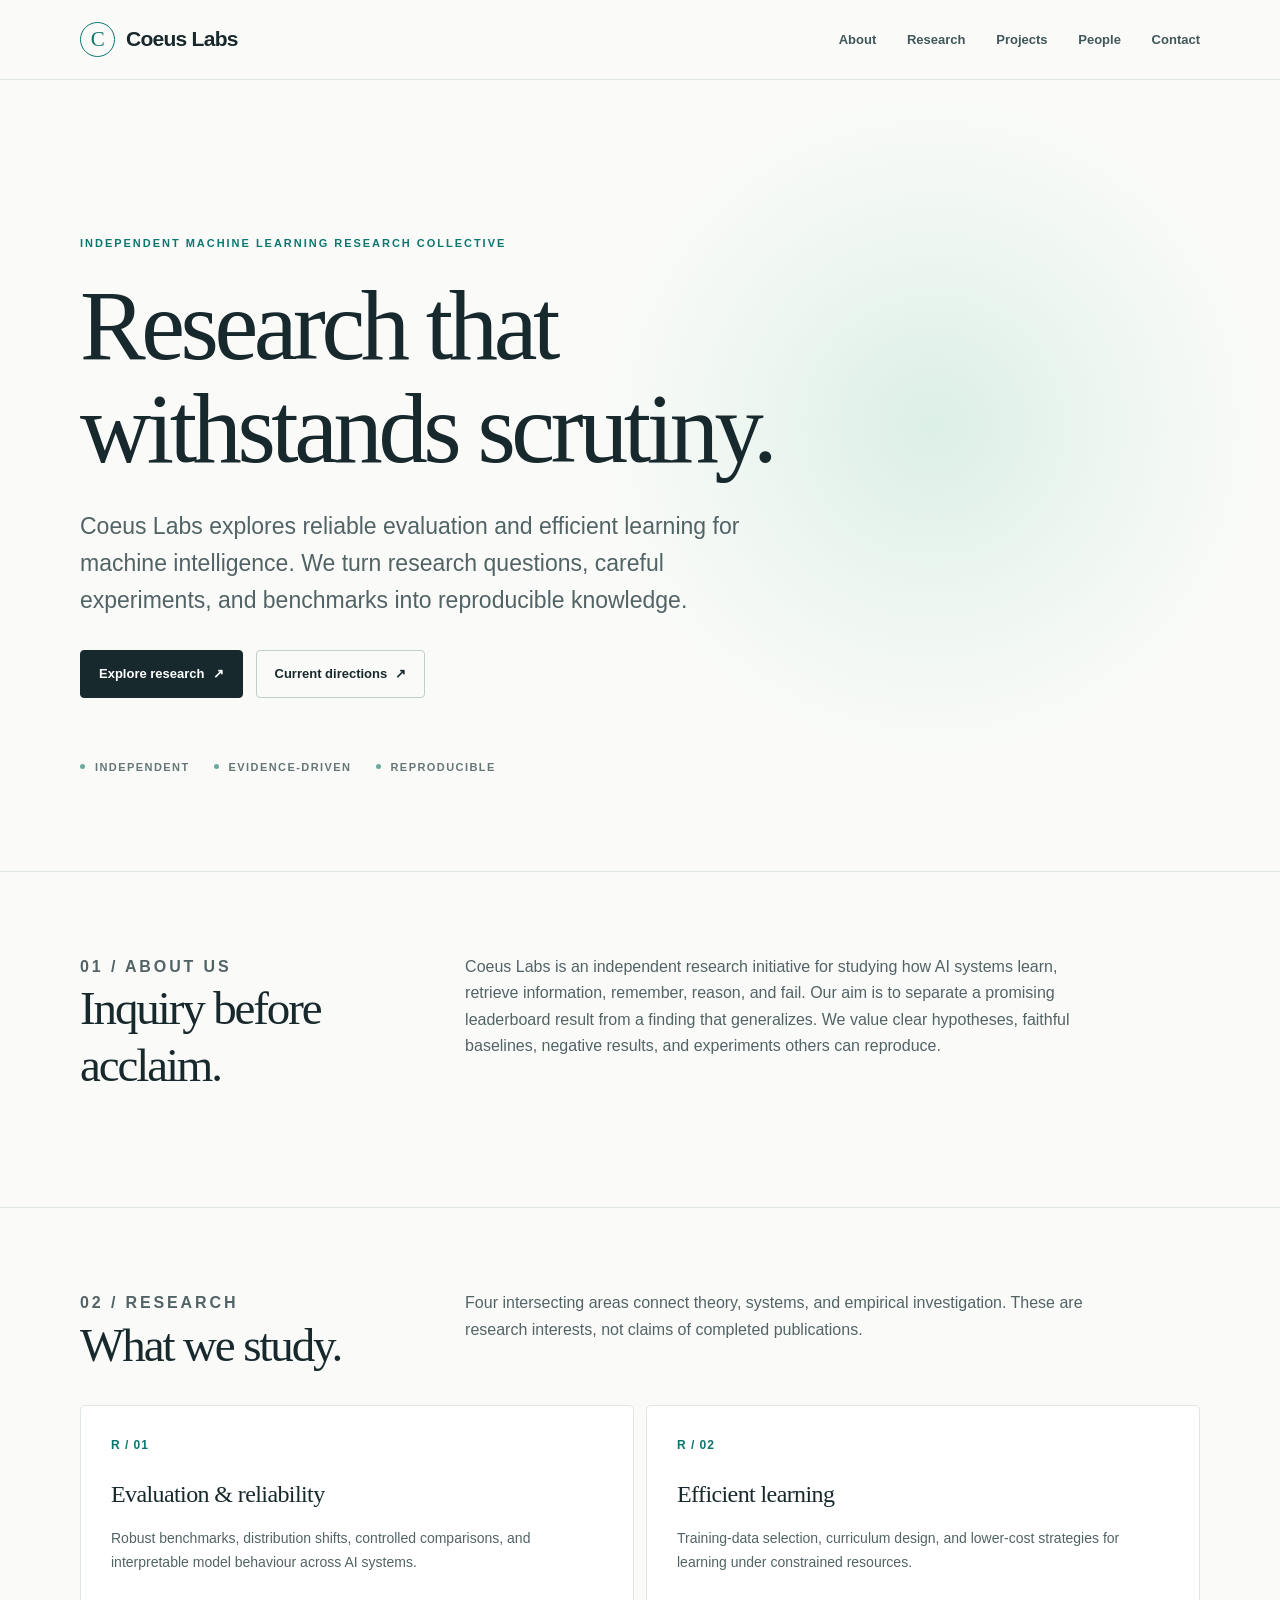
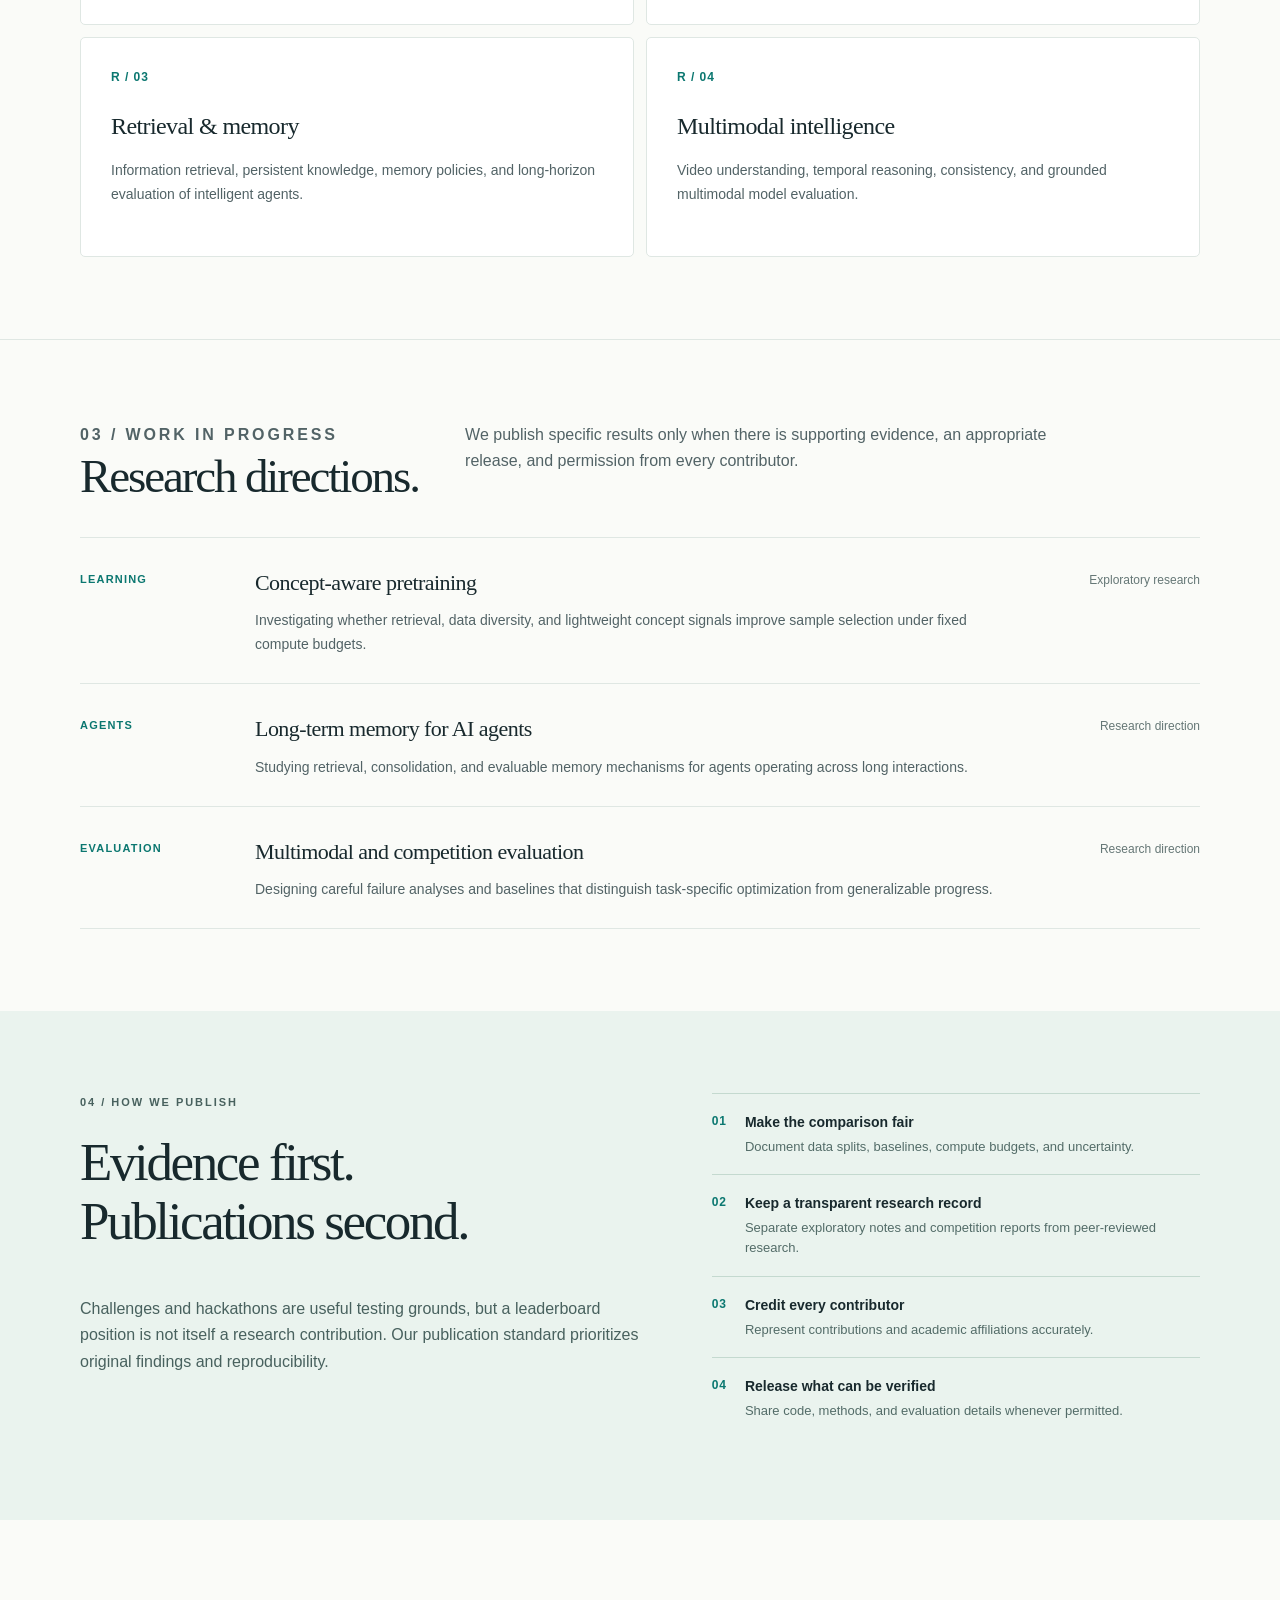
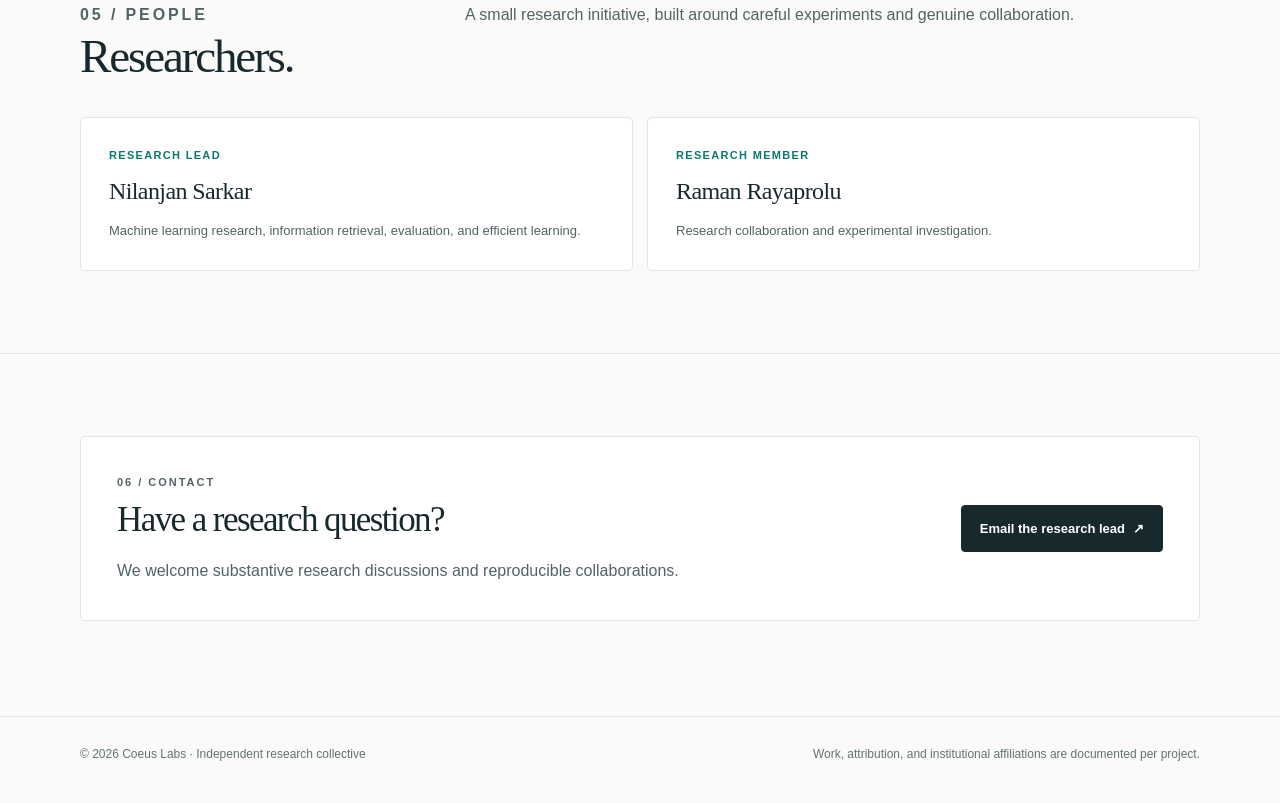
==== coeus-labs/index.html @ 2ded0988 "Add separate Coeus Labs page without changing KOIUS homepage" ====
<!doctype html>
<html lang="en">
<head>
  <meta charset="utf-8">
  <meta name="viewport" content="width=device-width, initial-scale=1">
  <meta name="color-scheme" content="light">
  <meta name="theme-color" content="#fafbf8">
  <meta name="description" content="Coeus Labs is an independent research collective exploring reliable evaluation, efficient learning, retrieval, memory, and multimodal AI.">
  <meta property="og:type" content="website">
  <meta property="og:title" content="Coeus Labs · Independent AI Research">
  <meta property="og:description" content="Research that withstands scrutiny. Independent research in reliable evaluation and efficient machine intelligence.">
  <meta property="og:url" content="https://koius-lab.github.io/coeus-labs/">
  <link rel="canonical" href="https://koius-lab.github.io/coeus-labs/">
  <title>Coeus Labs — Independent AI Research</title>
  <style>
    :root { --ink:#18292d; --muted:#526366; --soft:#fafbf8; --line:#dfe7e3; --accent:#0b7770; --accent-soft:#e9f5f0; --card:#fff; }
    * { box-sizing:border-box; }
    html { scroll-behavior:smooth; scroll-padding-top:6rem; }
    body { margin:0; background:var(--soft); color:var(--ink); font:16px/1.65 -apple-system,BlinkMacSystemFont,"Segoe UI",Arial,sans-serif; -webkit-font-smoothing:antialiased; }
    a { color:inherit; text-underline-offset:3px; }
    a:focus-visible { outline:3px solid #72c9bb; outline-offset:4px; }
    .skip { position:absolute; transform:translateY(-200%); left:12px; top:12px; z-index:50; background:#fff; padding:10px 14px; }
    .skip:focus { transform:none; }
    .container { width:min(1120px,calc(100% - 44px)); margin:0 auto; }
    header { position:sticky; top:0; z-index:10; background:rgba(250,251,248,.94); backdrop-filter:blur(12px); border-bottom:1px solid var(--line); }
    .nav { display:flex; align-items:center; justify-content:space-between; gap:18px; min-height:79px; }
    .brand { text-decoration:none; display:inline-flex; gap:11px; align-items:center; font-weight:750; font-size:21px; letter-spacing:-.035em; white-space:nowrap; }
    .mark { width:35px; height:35px; border:1.5px solid var(--accent); border-radius:50%; display:grid; place-items:center; font-family:Georgia,"Times New Roman",serif; font-size:21px; font-weight:500; color:var(--accent); line-height:1; }
    .navlinks { display:flex; gap:clamp(13px,2.4vw,32px); align-items:center; flex-wrap:wrap; }
    .navlinks a { font-size:13px; color:#41575a; text-decoration:none; font-weight:600; }
    .navlinks a:hover { color:var(--accent); }
    main { overflow:hidden; }
    .hero { padding:clamp(78px,12vw,156px) 0 95px; position:relative; }
    .hero:after { content:""; z-index:-1; position:absolute; top:0; right:-7%; width:min(59vw,690px); aspect-ratio:1; background:radial-gradient(circle,#dcefe7 0%,rgba(220,239,231,.35) 42%,transparent 69%); pointer-events:none; }
    .eyebrow { font-size:11px; font-weight:800; text-transform:uppercase; letter-spacing:.18em; color:var(--accent); margin:0 0 22px; }
    h1,h2,h3,p { margin-top:0; }
    h1,h2,.serif { font-family:Georgia,"Times New Roman",serif; font-weight:500; letter-spacing:-.045em; }
    h1 { max-width:900px; font-size:clamp(48px,7.7vw,100px); line-height:1.045; margin-bottom:28px; }
    .hero-lead { font-size:clamp(18px,2.05vw,23px); line-height:1.62; max-width:700px; color:var(--muted); margin-bottom:31px; }
    .actions { display:flex; align-items:center; flex-wrap:wrap; gap:13px; }
    .action { font-size:13px; font-weight:700; display:inline-flex; align-items:center; gap:8px; min-height:46px; padding:12px 18px; border-radius:4px; text-decoration:none; border:1px solid #bfcfca; }
    .action.primary { background:var(--ink); color:white; border-color:var(--ink); }
    .action:hover { border-color:var(--accent); }
    .hero-note { margin:60px 0 0; display:flex; flex-wrap:wrap; gap:24px; color:#647676; font-size:11px; text-transform:uppercase; font-weight:700; letter-spacing:.13em; }
    .hero-note span:before { content:""; display:inline-block; width:5px; height:5px; border-radius:50%; background:#6aa99c; margin:0 10px 2px 0; }
    section { padding:82px 0; }
    .section-head { display:grid; grid-template-columns:minmax(210px, .95fr) minmax(0,2fr); gap:36px; align-items:start; margin-bottom:32px; }
    .section-head h2 { font-size:clamp(30px,4vw,47px); line-height:1.2; margin-bottom:0; }
    .section-head p { max-width:630px; color:var(--muted); font-size:16px; margin-bottom:0; }
    .border-top { border-top:1px solid var(--line); }
    .research-grid { display:grid; grid-template-columns:repeat(2,minmax(0,1fr)); gap:12px; }
    .research-card { background:var(--card); border:1px solid var(--line); padding:30px; min-height:220px; border-radius:5px; transition:border-color .2s; }
    .research-card:hover { border-color:#97c5b4; }
    .number { font-size:12px; color:var(--accent); font-weight:700; font-variant-numeric:tabular-nums; display:block; margin-bottom:19px; letter-spacing:.08em; }
    h3 { font-family:Georgia,"Times New Roman",serif; font-size:24px; letter-spacing:-.025em; font-weight:500; margin-bottom:12px; }
    .research-card p, .project p, .people p { color:var(--muted); margin-bottom:0; font-size:14px; line-height:1.72; }
    .project-list { border-top:1px solid var(--line); }
    .project { display:grid; grid-template-columns:150px minmax(0,1fr) 175px; align-items:start; gap:25px; padding:27px 0; border-bottom:1px solid var(--line); }
    .project .label { color:var(--accent); font-size:11px; font-weight:750; text-transform:uppercase; letter-spacing:.11em; padding-top:5px; }
    .project h3 { margin-bottom:7px; font-size:22px; }
    .project .status { color:#657776; font-size:12px; text-align:right; padding-top:6px; }
    .principles { background:#eaf3ee; }
    .principles-layout { display:grid; grid-template-columns:1.15fr 1fr; gap:70px; }
    .principles h2 { font-size:clamp(34px,4.5vw,53px); line-height:1.12; }
    .principles p { color:#48615e; max-width:590px; }
    .principle { border-top:1px solid #c4d9cf; padding:17px 0; display:flex; gap:18px; align-items:flex-start; }
    .principle strong { display:block; font-size:14px; margin-bottom:3px; }
    .principle small { display:block; color:#536c68; font-size:13px; line-height:1.55; }
    .principle .number { margin:1px 0 0; }
    .people { display:grid; grid-template-columns:repeat(2,minmax(0,1fr)); gap:14px; }
    .person { border:1px solid var(--line); background:#fff; padding:28px; border-radius:5px; }
    .person small { display:block; text-transform:uppercase; font-size:11px; letter-spacing:.12em; color:var(--accent); margin-bottom:8px; font-weight:700; }
    .person h3 { margin-bottom:8px; }
    .person p { font-size:13px; }
    .contact { padding-bottom:95px; }
    .contact-box { display:flex; justify-content:space-between; gap:24px; align-items:center; padding:36px; border:1px solid var(--line); border-radius:5px; background:#fff; }
    .contact-box h2 { font-size:35px; margin-bottom:9px; }
    .contact-box p { color:var(--muted); margin:0; }
    footer { border-top:1px solid var(--line); padding:28px 0 38px; color:#617371; font-size:12px; }
    footer .container { display:flex; justify-content:space-between; gap:18px; flex-wrap:wrap; }
    footer a { color:var(--ink); }
    @media (max-width:750px) {
      .nav { align-items:flex-start; padding:14px 0; flex-direction:column; gap:11px; }
      .navlinks { gap:16px; }
      .hero { padding:78px 0 68px; }
      section { padding:62px 0; }
      .section-head,.principles-layout { grid-template-columns:1fr; gap:18px; }
      .research-grid,.people { grid-template-columns:1fr; }
      .project { grid-template-columns:1fr; gap:5px; }
      .project .status { text-align:left; padding:1px 0 0; }
      .research-card { min-height:unset; }
      .contact-box { align-items:flex-start; flex-direction:column; padding:26px; }
    }
    @media (prefers-reduced-motion:reduce) { html { scroll-behavior:auto; } .research-card { transition:none; } }
  </style>
</head>
<body>
  <a href="#main" class="skip">Skip to content</a>
  <header>
    <div class="container nav">
      <a class="brand" href="./" aria-label="Coeus Labs home"><span class="mark" aria-hidden="true">C</span><span>Coeus Labs</span></a>
      <nav class="navlinks" aria-label="Primary navigation">
        <a href="#about">About</a><a href="#research">Research</a><a href="#projects">Projects</a><a href="#people">People</a><a href="#contact">Contact</a>
      </nav>
    </div>
  </header>
  <main id="main">
    <div class="container">
      <div class="hero">
        <p class="eyebrow">Independent machine learning research collective</p>
        <h1>Research that<br>withstands scrutiny.</h1>
        <p class="hero-lead">Coeus Labs explores reliable evaluation and efficient learning for machine intelligence. We turn research questions, careful experiments, and benchmarks into reproducible knowledge.</p>
        <div class="actions">
          <a class="action primary" href="#research">Explore research <span aria-hidden="true">↗</span></a>
          <a class="action" href="#projects">Current directions <span aria-hidden="true">↗</span></a>
        </div>
        <div class="hero-note" aria-label="Our focus"><span>Independent</span><span>Evidence-driven</span><span>Reproducible</span></div>
      </div>
    </div>
    <section class="border-top" id="about">
      <div class="container section-head">
        <div><p class="eyebrow">01 / About us</p><h2>Inquiry before acclaim.</h2></div>
        <p>Coeus Labs is an independent research initiative for studying how AI systems learn, retrieve information, remember, reason, and fail. Our aim is to separate a promising leaderboard result from a finding that generalizes. We value clear hypotheses, faithful baselines, negative results, and experiments others can reproduce.</p>
      </div>
    </section>
    <section class="border-top" id="research">
      <div class="container">
        <div class="section-head">
          <div><p class="eyebrow">02 / Research</p><h2>What we study.</h2></div>
          <p>Four intersecting areas connect theory, systems, and empirical investigation. These are research interests, not claims of completed publications.</p>
        </div>
        <div class="research-grid">
          <article class="research-card"><span class="number">R / 01</span><h3>Evaluation &amp; reliability</h3><p>Robust benchmarks, distribution shifts, controlled comparisons, and interpretable model behaviour across AI systems.</p></article>
          <article class="research-card"><span class="number">R / 02</span><h3>Efficient learning</h3><p>Training-data selection, curriculum design, and lower-cost strategies for learning under constrained resources.</p></article>
          <article class="research-card"><span class="number">R / 03</span><h3>Retrieval &amp; memory</h3><p>Information retrieval, persistent knowledge, memory policies, and long-horizon evaluation of intelligent agents.</p></article>
          <article class="research-card"><span class="number">R / 04</span><h3>Multimodal intelligence</h3><p>Video understanding, temporal reasoning, consistency, and grounded multimodal model evaluation.</p></article>
        </div>
      </div>
    </section>
    <section class="border-top" id="projects">
      <div class="container">
        <div class="section-head">
          <div><p class="eyebrow">03 / Work in progress</p><h2>Research directions.</h2></div>
          <p>We publish specific results only when there is supporting evidence, an appropriate release, and permission from every contributor.</p>
        </div>
        <div class="project-list">
          <article class="project"><span class="label">Learning</span><div><h3>Concept-aware pretraining</h3><p>Investigating whether retrieval, data diversity, and lightweight concept signals improve sample selection under fixed compute budgets.</p></div><span class="status">Exploratory research</span></article>
          <article class="project"><span class="label">Agents</span><div><h3>Long-term memory for AI agents</h3><p>Studying retrieval, consolidation, and evaluable memory mechanisms for agents operating across long interactions.</p></div><span class="status">Research direction</span></article>
          <article class="project"><span class="label">Evaluation</span><div><h3>Multimodal and competition evaluation</h3><p>Designing careful failure analyses and baselines that distinguish task-specific optimization from generalizable progress.</p></div><span class="status">Research direction</span></article>
        </div>
      </div>
    </section>
    <section class="principles" id="standards">
      <div class="container principles-layout">
        <div>
          <p class="eyebrow">04 / How we publish</p>
          <h2>Evidence first.<br>Publications second.</h2>
          <p>Challenges and hackathons are useful testing grounds, but a leaderboard position is not itself a research contribution. Our publication standard prioritizes original findings and reproducibility.</p>
        </div>
        <div>
          <div class="principle"><span class="number">01</span><div><strong>Make the comparison fair</strong><small>Document data splits, baselines, compute budgets, and uncertainty.</small></div></div>
          <div class="principle"><span class="number">02</span><div><strong>Keep a transparent research record</strong><small>Separate exploratory notes and competition reports from peer-reviewed research.</small></div></div>
          <div class="principle"><span class="number">03</span><div><strong>Credit every contributor</strong><small>Represent contributions and academic affiliations accurately.</small></div></div>
          <div class="principle"><span class="number">04</span><div><strong>Release what can be verified</strong><small>Share code, methods, and evaluation details whenever permitted.</small></div></div>
        </div>
      </div>
    </section>
    <section id="people">
      <div class="container">
        <div class="section-head"><div><p class="eyebrow">05 / People</p><h2>Researchers.</h2></div><p>A small research initiative, built around careful experiments and genuine collaboration.</p></div>
        <div class="people">
          <article class="person"><small>Research lead</small><h3>Nilanjan Sarkar</h3><p>Machine learning research, information retrieval, evaluation, and efficient learning.</p></article>
          <article class="person"><small>Research member</small><h3>Raman Rayaprolu</h3><p>Research collaboration and experimental investigation.</p></article>
        </div>
      </div>
    </section>
    <section id="contact" class="border-top contact">
      <div class="container contact-box">
        <div><p class="eyebrow">06 / Contact</p><h2>Have a research question?</h2><p>We welcome substantive research discussions and reproducible collaborations.</p></div>
        <a class="action primary" href="mailto:nilanjan.sarkar@research.iiit.ac.in">Email the research lead <span aria-hidden="true">↗</span></a>
      </div>
    </section>
  </main>
  <footer>
    <div class="container">
      <span>© 2026 Coeus Labs · Independent research collective</span>
      <span>Work, attribution, and institutional affiliations are documented per project.</span>
    </div>
  </footer>
</body>
</html>
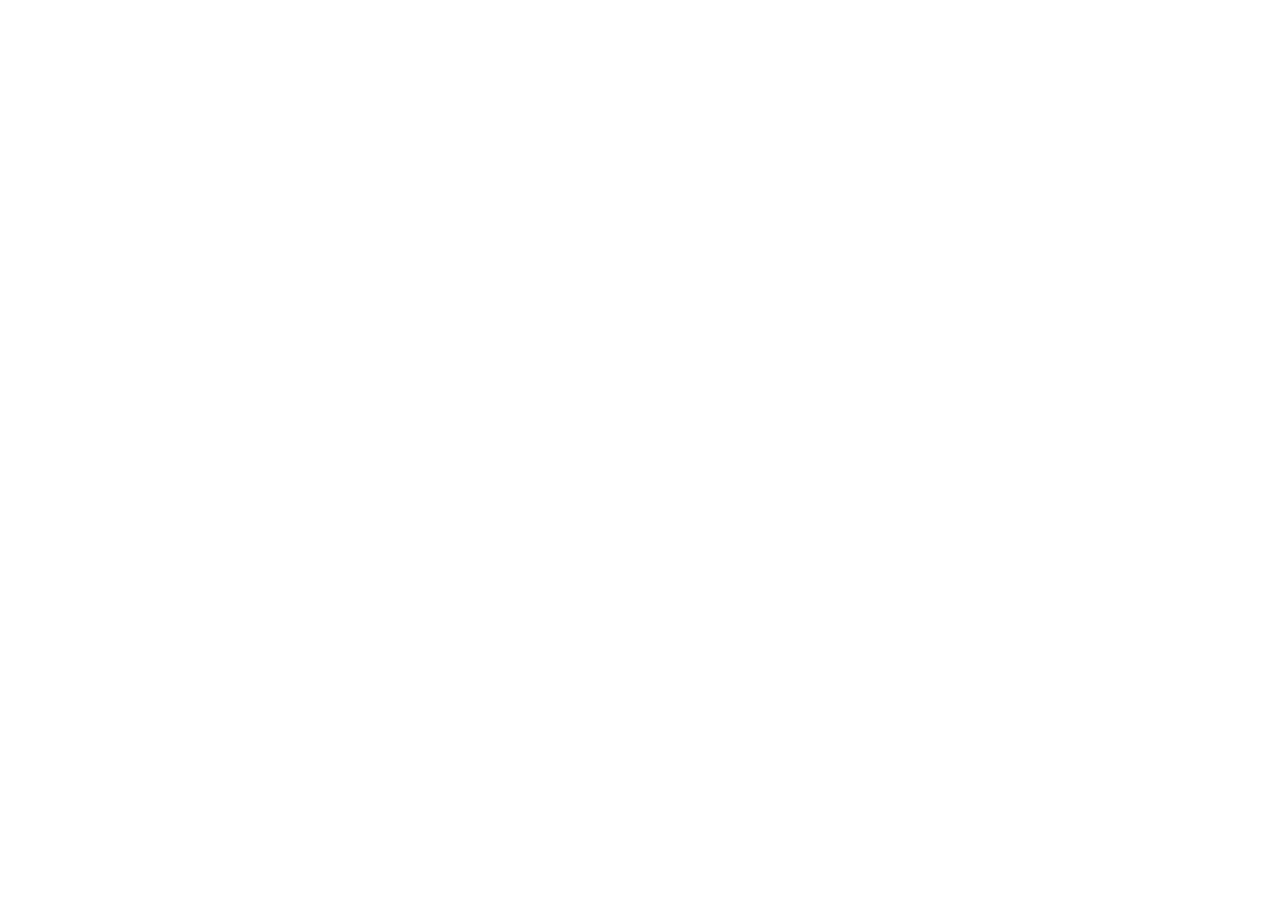
==== commit 142d009b: "Point legacy Coeus Labs URL to independent coeus-research.github.io site" ====
--- a/coeus-labs/index.html
+++ b/coeus-labs/index.html
@@ -1,191 +1,15 @@
 <!doctype html>
 <html lang="en">
 <head>
-  <meta charset="utf-8">
-  <meta name="viewport" content="width=device-width, initial-scale=1">
-  <meta name="color-scheme" content="light">
-  <meta name="theme-color" content="#fafbf8">
-  <meta name="description" content="Coeus Labs is an independent research collective exploring reliable evaluation, efficient learning, retrieval, memory, and multimodal AI.">
-  <meta property="og:type" content="website">
-  <meta property="og:title" content="Coeus Labs · Independent AI Research">
-  <meta property="og:description" content="Research that withstands scrutiny. Independent research in reliable evaluation and efficient machine intelligence.">
-  <meta property="og:url" content="https://koius-lab.github.io/coeus-labs/">
-  <link rel="canonical" href="https://koius-lab.github.io/coeus-labs/">
-  <title>Coeus Labs — Independent AI Research</title>
-  <style>
-    :root { --ink:#18292d; --muted:#526366; --soft:#fafbf8; --line:#dfe7e3; --accent:#0b7770; --accent-soft:#e9f5f0; --card:#fff; }
-    * { box-sizing:border-box; }
-    html { scroll-behavior:smooth; scroll-padding-top:6rem; }
-    body { margin:0; background:var(--soft); color:var(--ink); font:16px/1.65 -apple-system,BlinkMacSystemFont,"Segoe UI",Arial,sans-serif; -webkit-font-smoothing:antialiased; }
-    a { color:inherit; text-underline-offset:3px; }
-    a:focus-visible { outline:3px solid #72c9bb; outline-offset:4px; }
-    .skip { position:absolute; transform:translateY(-200%); left:12px; top:12px; z-index:50; background:#fff; padding:10px 14px; }
-    .skip:focus { transform:none; }
-    .container { width:min(1120px,calc(100% - 44px)); margin:0 auto; }
-    header { position:sticky; top:0; z-index:10; background:rgba(250,251,248,.94); backdrop-filter:blur(12px); border-bottom:1px solid var(--line); }
-    .nav { display:flex; align-items:center; justify-content:space-between; gap:18px; min-height:79px; }
-    .brand { text-decoration:none; display:inline-flex; gap:11px; align-items:center; font-weight:750; font-size:21px; letter-spacing:-.035em; white-space:nowrap; }
-    .mark { width:35px; height:35px; border:1.5px solid var(--accent); border-radius:50%; display:grid; place-items:center; font-family:Georgia,"Times New Roman",serif; font-size:21px; font-weight:500; color:var(--accent); line-height:1; }
-    .navlinks { display:flex; gap:clamp(13px,2.4vw,32px); align-items:center; flex-wrap:wrap; }
-    .navlinks a { font-size:13px; color:#41575a; text-decoration:none; font-weight:600; }
-    .navlinks a:hover { color:var(--accent); }
-    main { overflow:hidden; }
-    .hero { padding:clamp(78px,12vw,156px) 0 95px; position:relative; }
-    .hero:after { content:""; z-index:-1; position:absolute; top:0; right:-7%; width:min(59vw,690px); aspect-ratio:1; background:radial-gradient(circle,#dcefe7 0%,rgba(220,239,231,.35) 42%,transparent 69%); pointer-events:none; }
-    .eyebrow { font-size:11px; font-weight:800; text-transform:uppercase; letter-spacing:.18em; color:var(--accent); margin:0 0 22px; }
-    h1,h2,h3,p { margin-top:0; }
-    h1,h2,.serif { font-family:Georgia,"Times New Roman",serif; font-weight:500; letter-spacing:-.045em; }
-    h1 { max-width:900px; font-size:clamp(48px,7.7vw,100px); line-height:1.045; margin-bottom:28px; }
-    .hero-lead { font-size:clamp(18px,2.05vw,23px); line-height:1.62; max-width:700px; color:var(--muted); margin-bottom:31px; }
-    .actions { display:flex; align-items:center; flex-wrap:wrap; gap:13px; }
-    .action { font-size:13px; font-weight:700; display:inline-flex; align-items:center; gap:8px; min-height:46px; padding:12px 18px; border-radius:4px; text-decoration:none; border:1px solid #bfcfca; }
-    .action.primary { background:var(--ink); color:white; border-color:var(--ink); }
-    .action:hover { border-color:var(--accent); }
-    .hero-note { margin:60px 0 0; display:flex; flex-wrap:wrap; gap:24px; color:#647676; font-size:11px; text-transform:uppercase; font-weight:700; letter-spacing:.13em; }
-    .hero-note span:before { content:""; display:inline-block; width:5px; height:5px; border-radius:50%; background:#6aa99c; margin:0 10px 2px 0; }
-    section { padding:82px 0; }
-    .section-head { display:grid; grid-template-columns:minmax(210px, .95fr) minmax(0,2fr); gap:36px; align-items:start; margin-bottom:32px; }
-    .section-head h2 { font-size:clamp(30px,4vw,47px); line-height:1.2; margin-bottom:0; }
-    .section-head p { max-width:630px; color:var(--muted); font-size:16px; margin-bottom:0; }
-    .border-top { border-top:1px solid var(--line); }
-    .research-grid { display:grid; grid-template-columns:repeat(2,minmax(0,1fr)); gap:12px; }
-    .research-card { background:var(--card); border:1px solid var(--line); padding:30px; min-height:220px; border-radius:5px; transition:border-color .2s; }
-    .research-card:hover { border-color:#97c5b4; }
-    .number { font-size:12px; color:var(--accent); font-weight:700; font-variant-numeric:tabular-nums; display:block; margin-bottom:19px; letter-spacing:.08em; }
-    h3 { font-family:Georgia,"Times New Roman",serif; font-size:24px; letter-spacing:-.025em; font-weight:500; margin-bottom:12px; }
-    .research-card p, .project p, .people p { color:var(--muted); margin-bottom:0; font-size:14px; line-height:1.72; }
-    .project-list { border-top:1px solid var(--line); }
-    .project { display:grid; grid-template-columns:150px minmax(0,1fr) 175px; align-items:start; gap:25px; padding:27px 0; border-bottom:1px solid var(--line); }
-    .project .label { color:var(--accent); font-size:11px; font-weight:750; text-transform:uppercase; letter-spacing:.11em; padding-top:5px; }
-    .project h3 { margin-bottom:7px; font-size:22px; }
-    .project .status { color:#657776; font-size:12px; text-align:right; padding-top:6px; }
-    .principles { background:#eaf3ee; }
-    .principles-layout { display:grid; grid-template-columns:1.15fr 1fr; gap:70px; }
-    .principles h2 { font-size:clamp(34px,4.5vw,53px); line-height:1.12; }
-    .principles p { color:#48615e; max-width:590px; }
-    .principle { border-top:1px solid #c4d9cf; padding:17px 0; display:flex; gap:18px; align-items:flex-start; }
-    .principle strong { display:block; font-size:14px; margin-bottom:3px; }
-    .principle small { display:block; color:#536c68; font-size:13px; line-height:1.55; }
-    .principle .number { margin:1px 0 0; }
-    .people { display:grid; grid-template-columns:repeat(2,minmax(0,1fr)); gap:14px; }
-    .person { border:1px solid var(--line); background:#fff; padding:28px; border-radius:5px; }
-    .person small { display:block; text-transform:uppercase; font-size:11px; letter-spacing:.12em; color:var(--accent); margin-bottom:8px; font-weight:700; }
-    .person h3 { margin-bottom:8px; }
-    .person p { font-size:13px; }
-    .contact { padding-bottom:95px; }
-    .contact-box { display:flex; justify-content:space-between; gap:24px; align-items:center; padding:36px; border:1px solid var(--line); border-radius:5px; background:#fff; }
-    .contact-box h2 { font-size:35px; margin-bottom:9px; }
-    .contact-box p { color:var(--muted); margin:0; }
-    footer { border-top:1px solid var(--line); padding:28px 0 38px; color:#617371; font-size:12px; }
-    footer .container { display:flex; justify-content:space-between; gap:18px; flex-wrap:wrap; }
-    footer a { color:var(--ink); }
-    @media (max-width:750px) {
-      .nav { align-items:flex-start; padding:14px 0; flex-direction:column; gap:11px; }
-      .navlinks { gap:16px; }
-      .hero { padding:78px 0 68px; }
-      section { padding:62px 0; }
-      .section-head,.principles-layout { grid-template-columns:1fr; gap:18px; }
-      .research-grid,.people { grid-template-columns:1fr; }
-      .project { grid-template-columns:1fr; gap:5px; }
-      .project .status { text-align:left; padding:1px 0 0; }
-      .research-card { min-height:unset; }
-      .contact-box { align-items:flex-start; flex-direction:column; padding:26px; }
-    }
-    @media (prefers-reduced-motion:reduce) { html { scroll-behavior:auto; } .research-card { transition:none; } }
-  </style>
+<meta charset="utf-8">
+<meta name="viewport" content="width=device-width, initial-scale=1">
+<meta name="robots" content="noindex,follow">
+<meta http-equiv="refresh" content="0;url=https://coeus-research.github.io/">
+<link rel="canonical" href="https://coeus-research.github.io/">
+<title>Coeus Labs — Independent AI Research</title>
+<style>body{max-width:38rem;margin:12vh auto;padding:0 1.5rem;font:16px/1.65 system-ui,sans-serif;color:#18292d}a{color:#0b7770}</style>
 </head>
 <body>
-  <a href="#main" class="skip">Skip to content</a>
-  <header>
-    <div class="container nav">
-      <a class="brand" href="./" aria-label="Coeus Labs home"><span class="mark" aria-hidden="true">C</span><span>Coeus Labs</span></a>
-      <nav class="navlinks" aria-label="Primary navigation">
-        <a href="#about">About</a><a href="#research">Research</a><a href="#projects">Projects</a><a href="#people">People</a><a href="#contact">Contact</a>
-      </nav>
-    </div>
-  </header>
-  <main id="main">
-    <div class="container">
-      <div class="hero">
-        <p class="eyebrow">Independent machine learning research collective</p>
-        <h1>Research that<br>withstands scrutiny.</h1>
-        <p class="hero-lead">Coeus Labs explores reliable evaluation and efficient learning for machine intelligence. We turn research questions, careful experiments, and benchmarks into reproducible knowledge.</p>
-        <div class="actions">
-          <a class="action primary" href="#research">Explore research <span aria-hidden="true">↗</span></a>
-          <a class="action" href="#projects">Current directions <span aria-hidden="true">↗</span></a>
-        </div>
-        <div class="hero-note" aria-label="Our focus"><span>Independent</span><span>Evidence-driven</span><span>Reproducible</span></div>
-      </div>
-    </div>
-    <section class="border-top" id="about">
-      <div class="container section-head">
-        <div><p class="eyebrow">01 / About us</p><h2>Inquiry before acclaim.</h2></div>
-        <p>Coeus Labs is an independent research initiative for studying how AI systems learn, retrieve information, remember, reason, and fail. Our aim is to separate a promising leaderboard result from a finding that generalizes. We value clear hypotheses, faithful baselines, negative results, and experiments others can reproduce.</p>
-      </div>
-    </section>
-    <section class="border-top" id="research">
-      <div class="container">
-        <div class="section-head">
-          <div><p class="eyebrow">02 / Research</p><h2>What we study.</h2></div>
-          <p>Four intersecting areas connect theory, systems, and empirical investigation. These are research interests, not claims of completed publications.</p>
-        </div>
-        <div class="research-grid">
-          <article class="research-card"><span class="number">R / 01</span><h3>Evaluation &amp; reliability</h3><p>Robust benchmarks, distribution shifts, controlled comparisons, and interpretable model behaviour across AI systems.</p></article>
-          <article class="research-card"><span class="number">R / 02</span><h3>Efficient learning</h3><p>Training-data selection, curriculum design, and lower-cost strategies for learning under constrained resources.</p></article>
-          <article class="research-card"><span class="number">R / 03</span><h3>Retrieval &amp; memory</h3><p>Information retrieval, persistent knowledge, memory policies, and long-horizon evaluation of intelligent agents.</p></article>
-          <article class="research-card"><span class="number">R / 04</span><h3>Multimodal intelligence</h3><p>Video understanding, temporal reasoning, consistency, and grounded multimodal model evaluation.</p></article>
-        </div>
-      </div>
-    </section>
-    <section class="border-top" id="projects">
-      <div class="container">
-        <div class="section-head">
-          <div><p class="eyebrow">03 / Work in progress</p><h2>Research directions.</h2></div>
-          <p>We publish specific results only when there is supporting evidence, an appropriate release, and permission from every contributor.</p>
-        </div>
-        <div class="project-list">
-          <article class="project"><span class="label">Learning</span><div><h3>Concept-aware pretraining</h3><p>Investigating whether retrieval, data diversity, and lightweight concept signals improve sample selection under fixed compute budgets.</p></div><span class="status">Exploratory research</span></article>
-          <article class="project"><span class="label">Agents</span><div><h3>Long-term memory for AI agents</h3><p>Studying retrieval, consolidation, and evaluable memory mechanisms for agents operating across long interactions.</p></div><span class="status">Research direction</span></article>
-          <article class="project"><span class="label">Evaluation</span><div><h3>Multimodal and competition evaluation</h3><p>Designing careful failure analyses and baselines that distinguish task-specific optimization from generalizable progress.</p></div><span class="status">Research direction</span></article>
-        </div>
-      </div>
-    </section>
-    <section class="principles" id="standards">
-      <div class="container principles-layout">
-        <div>
-          <p class="eyebrow">04 / How we publish</p>
-          <h2>Evidence first.<br>Publications second.</h2>
-          <p>Challenges and hackathons are useful testing grounds, but a leaderboard position is not itself a research contribution. Our publication standard prioritizes original findings and reproducibility.</p>
-        </div>
-        <div>
-          <div class="principle"><span class="number">01</span><div><strong>Make the comparison fair</strong><small>Document data splits, baselines, compute budgets, and uncertainty.</small></div></div>
-          <div class="principle"><span class="number">02</span><div><strong>Keep a transparent research record</strong><small>Separate exploratory notes and competition reports from peer-reviewed research.</small></div></div>
-          <div class="principle"><span class="number">03</span><div><strong>Credit every contributor</strong><small>Represent contributions and academic affiliations accurately.</small></div></div>
-          <div class="principle"><span class="number">04</span><div><strong>Release what can be verified</strong><small>Share code, methods, and evaluation details whenever permitted.</small></div></div>
-        </div>
-      </div>
-    </section>
-    <section id="people">
-      <div class="container">
-        <div class="section-head"><div><p class="eyebrow">05 / People</p><h2>Researchers.</h2></div><p>A small research initiative, built around careful experiments and genuine collaboration.</p></div>
-        <div class="people">
-          <article class="person"><small>Research lead</small><h3>Nilanjan Sarkar</h3><p>Machine learning research, information retrieval, evaluation, and efficient learning.</p></article>
-          <article class="person"><small>Research member</small><h3>Raman Rayaprolu</h3><p>Research collaboration and experimental investigation.</p></article>
-        </div>
-      </div>
-    </section>
-    <section id="contact" class="border-top contact">
-      <div class="container contact-box">
-        <div><p class="eyebrow">06 / Contact</p><h2>Have a research question?</h2><p>We welcome substantive research discussions and reproducible collaborations.</p></div>
-        <a class="action primary" href="mailto:nilanjan.sarkar@research.iiit.ac.in">Email the research lead <span aria-hidden="true">↗</span></a>
-      </div>
-    </section>
-  </main>
-  <footer>
-    <div class="container">
-      <span>© 2026 Coeus Labs · Independent research collective</span>
-      <span>Work, attribution, and institutional affiliations are documented per project.</span>
-    </div>
-  </footer>
+<main><h1>Coeus Labs has moved</h1><p>Visit our independent research website at <a href="https://coeus-research.github.io/">https://coeus-research.github.io/</a>.</p></main>
 </body>
 </html>
